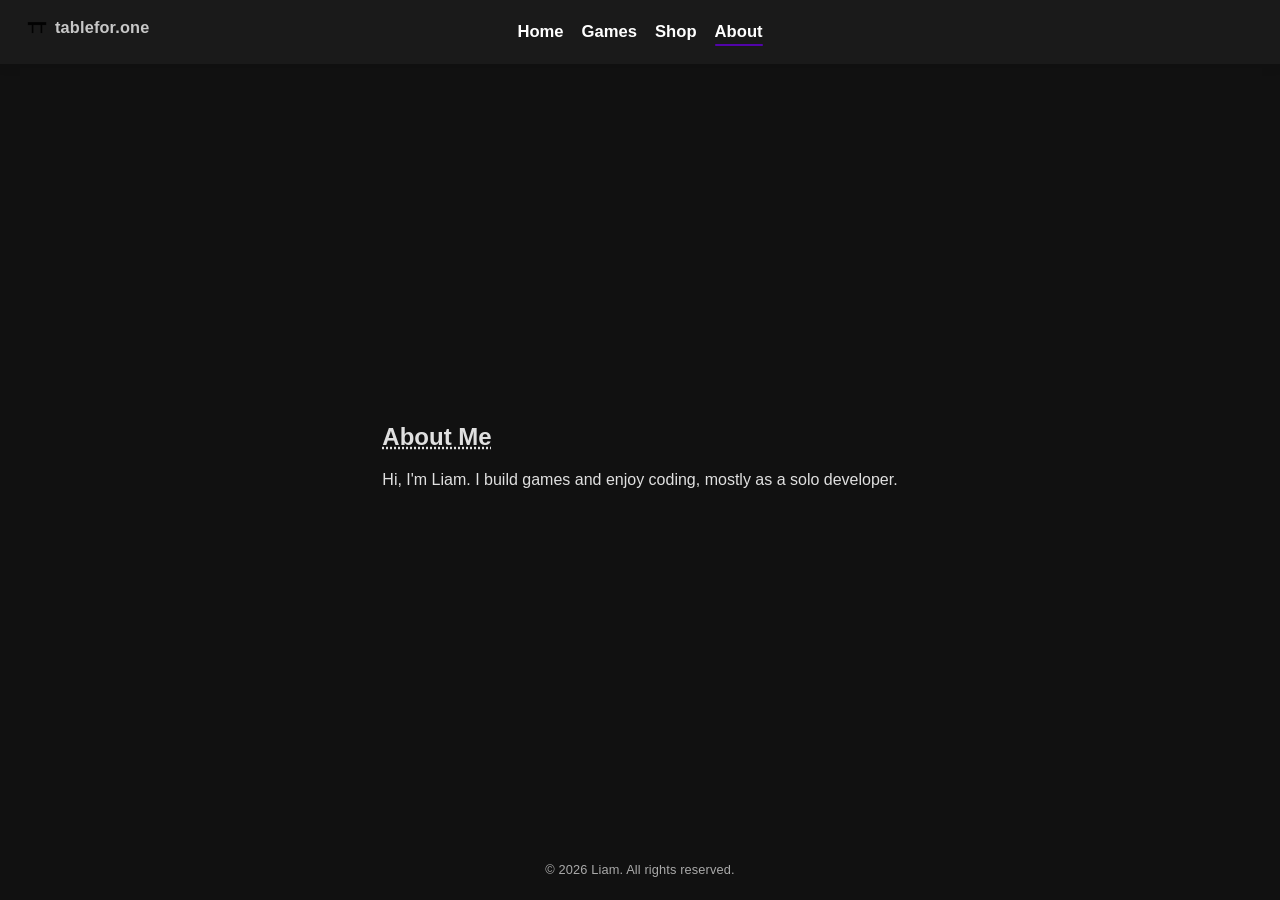
==== about.html @ 5c613645 "redid some stuff so the top bar doesnt reset every time now" ====
<!DOCTYPE html>
<html lang="en">
<head>
  <meta charset="UTF-8">
  <meta http-equiv="refresh" content="0; url=index.html#about">
  <title>TableForOne</title>
  <script>window.location.replace('index.html#about');</script>
</head>
<body>
</body>
</html>
    <div class="header-bar">
      <div class="header-brand">
        <a href="index.html" class="header-home-link" style="display:flex;align-items:center;gap:7px;text-decoration:none;">
          <img src="assets/images/logo.png" alt="logo" class="header-logo">
          <span class="header-title">tablefor.one</span>
        </a>
      </div>
      <nav class="main-nav">
        <a href="index.html" class="nav-link">Home</a>
        <a href="games.html" class="nav-link">Games</a>
        <a href="https://tableforone.bigcartel.com" class="nav-link" target="_blank" rel="noopener">Shop</a>
        <a href="about.html" class="nav-link active">About</a>
      </nav>
    </div>
  </header>
  <main style="--target-opacity: 1;">
    <section class="about" id="about">
      <h2>

      </h2>
      <p style="opacity:1;">Hi, I’m Liam. I build games and enjoy coding, mostly as a solo developer.</p>
    </section>
  </main>
  <footer style="width:100vw;text-align:center;padding:18px 0 12px 0;font-size:0.8rem;color:#aaa;background:none;letter-spacing:0.01em;">
    &copy; 2026 Liam. All rights reserved.
  </footer>
</body>
</html>
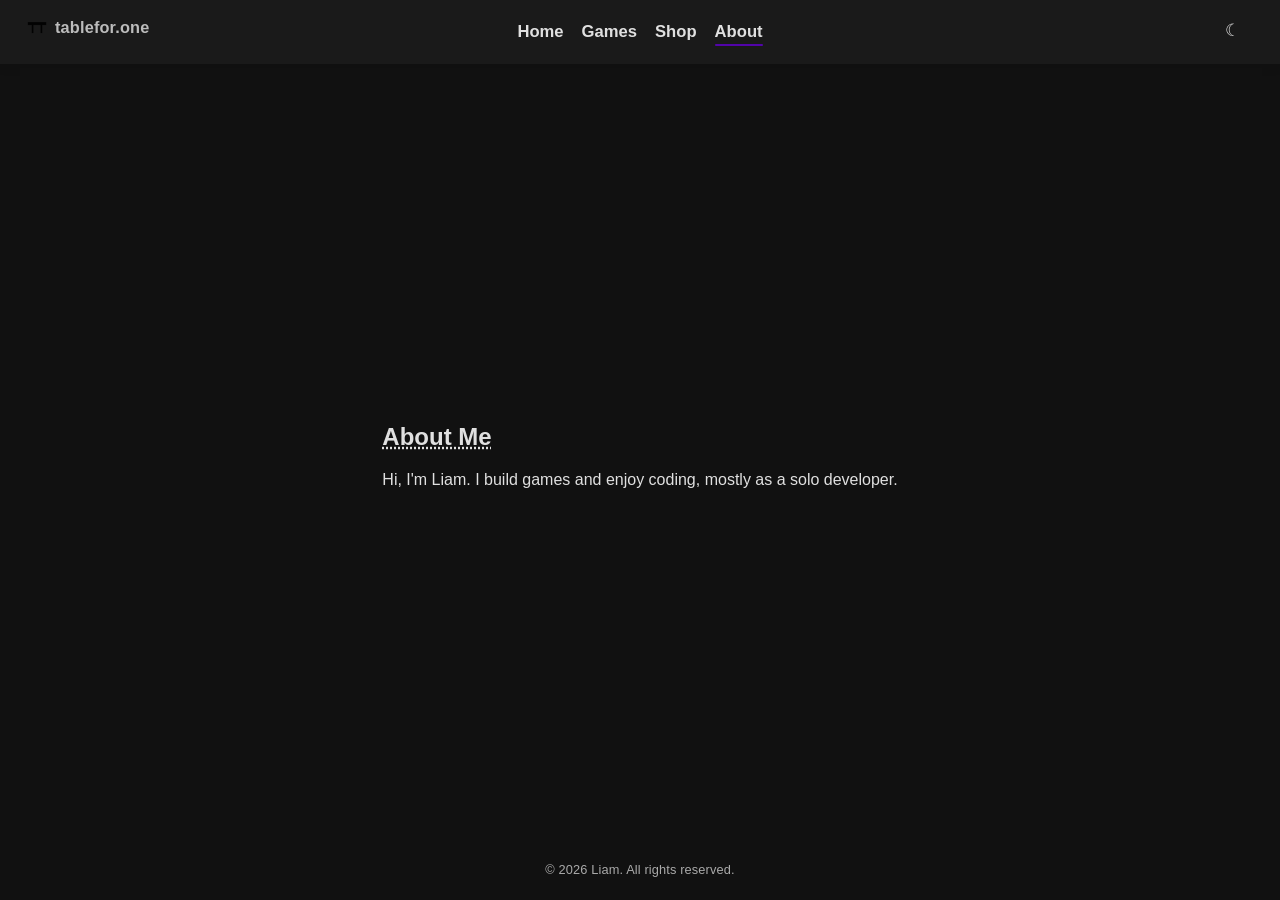
==== commit 9bde927e: "small changes to theme outline and about me text" ====
--- a/about.html
+++ b/about.html
@@ -29,7 +29,7 @@
       <h2>
 
       </h2>
-      <p style="opacity:1;">Hi, I’m Liam. I build games and enjoy coding, mostly as a solo developer.</p>
+      <p style="opacity:1;">Hi, I’m Liam. I do all of this solo.</p>
     </section>
   </main>
   <footer style="width:100vw;text-align:center;padding:18px 0 12px 0;font-size:0.8rem;color:#aaa;background:none;letter-spacing:0.01em;">
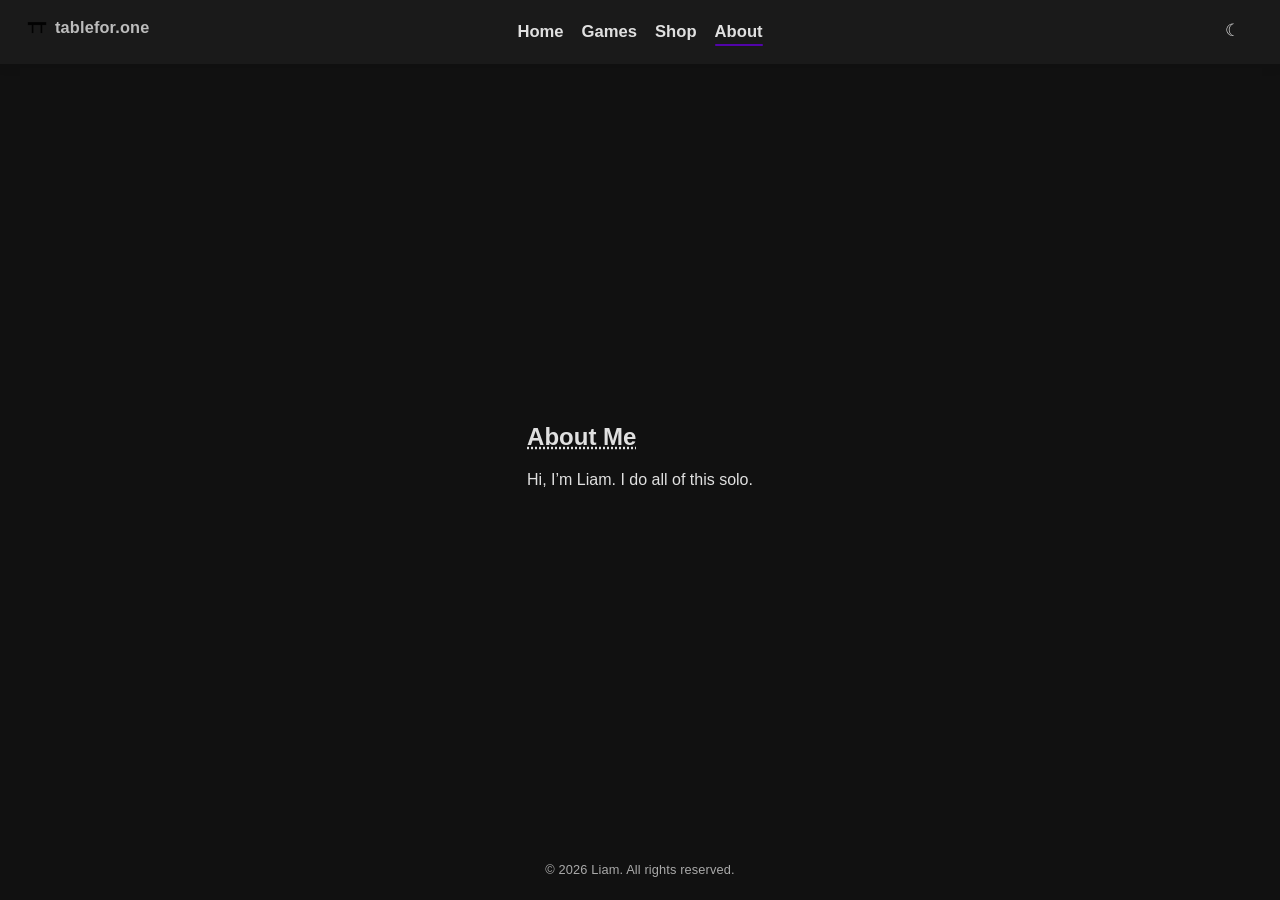
==== commit 33a86b95: "we using webp's now" ====
--- a/about.html
+++ b/about.html
@@ -12,7 +12,7 @@
     <div class="header-bar">
       <div class="header-brand">
         <a href="index.html" class="header-home-link" style="display:flex;align-items:center;gap:7px;text-decoration:none;">
-          <img src="assets/images/logo.png" alt="logo" class="header-logo">
+          <img src="assets/images/logo.webp" alt="logo" class="header-logo">
           <span class="header-title">tablefor.one</span>
         </a>
       </div>
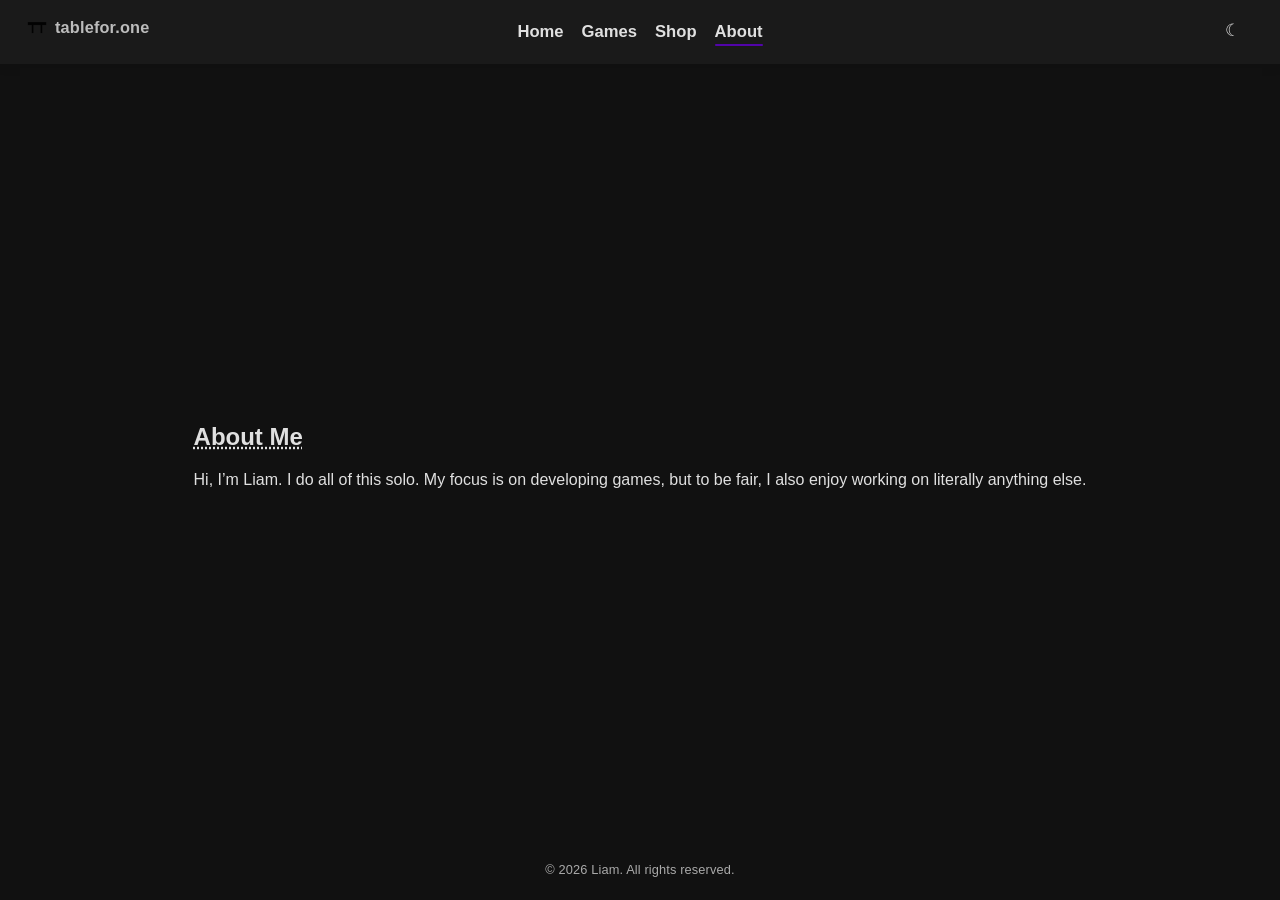
==== commit a2946373: "smoll" ====
--- a/about.html
+++ b/about.html
@@ -29,7 +29,7 @@
       <h2>
 
       </h2>
-      <p style="opacity:1;">Hi, I’m Liam. I do all of this solo.</p>
+      <p style="opacity:1;">Hi, I’m Liam. I do all of this solo. My focus is on developing games, but to be fair, I also enjoy working on literally anything else.</p>
     </section>
   </main>
   <footer style="width:100vw;text-align:center;padding:18px 0 12px 0;font-size:0.8rem;color:#aaa;background:none;letter-spacing:0.01em;">
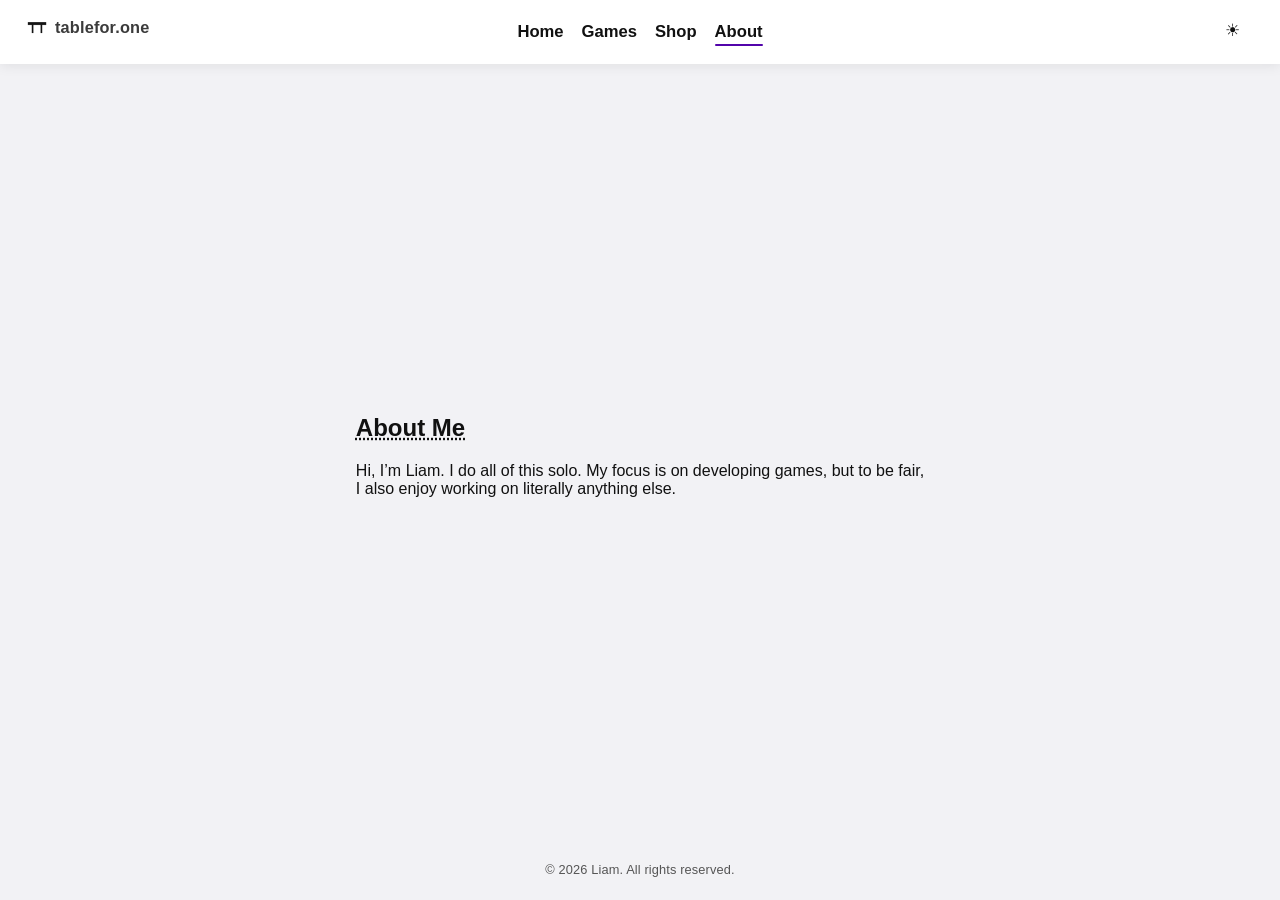
==== commit 743769f7: "small things" ====
--- a/about.html
+++ b/about.html
@@ -7,33 +7,6 @@
   <script>window.location.replace('index.html#about');</script>
 </head>
 <body>
+  <p>If you are not redirected automatically, <a href="index.html#about">click here to go to the About section.</a></p>
 </body>
 </html>
-    <div class="header-bar">
-      <div class="header-brand">
-        <a href="index.html" class="header-home-link" style="display:flex;align-items:center;gap:7px;text-decoration:none;">
-          <img src="assets/images/logo.webp" alt="logo" class="header-logo">
-          <span class="header-title">tablefor.one</span>
-        </a>
-      </div>
-      <nav class="main-nav">
-        <a href="index.html" class="nav-link">Home</a>
-        <a href="games.html" class="nav-link">Games</a>
-        <a href="https://tableforone.bigcartel.com" class="nav-link" target="_blank" rel="noopener">Shop</a>
-        <a href="about.html" class="nav-link active">About</a>
-      </nav>
-    </div>
-  </header>
-  <main style="--target-opacity: 1;">
-    <section class="about" id="about">
-      <h2>
-
-      </h2>
-      <p style="opacity:1;">Hi, I’m Liam. I do all of this solo. My focus is on developing games, but to be fair, I also enjoy working on literally anything else.</p>
-    </section>
-  </main>
-  <footer style="width:100vw;text-align:center;padding:18px 0 12px 0;font-size:0.8rem;color:#aaa;background:none;letter-spacing:0.01em;">
-    &copy; 2026 Liam. All rights reserved.
-  </footer>
-</body>
-</html>
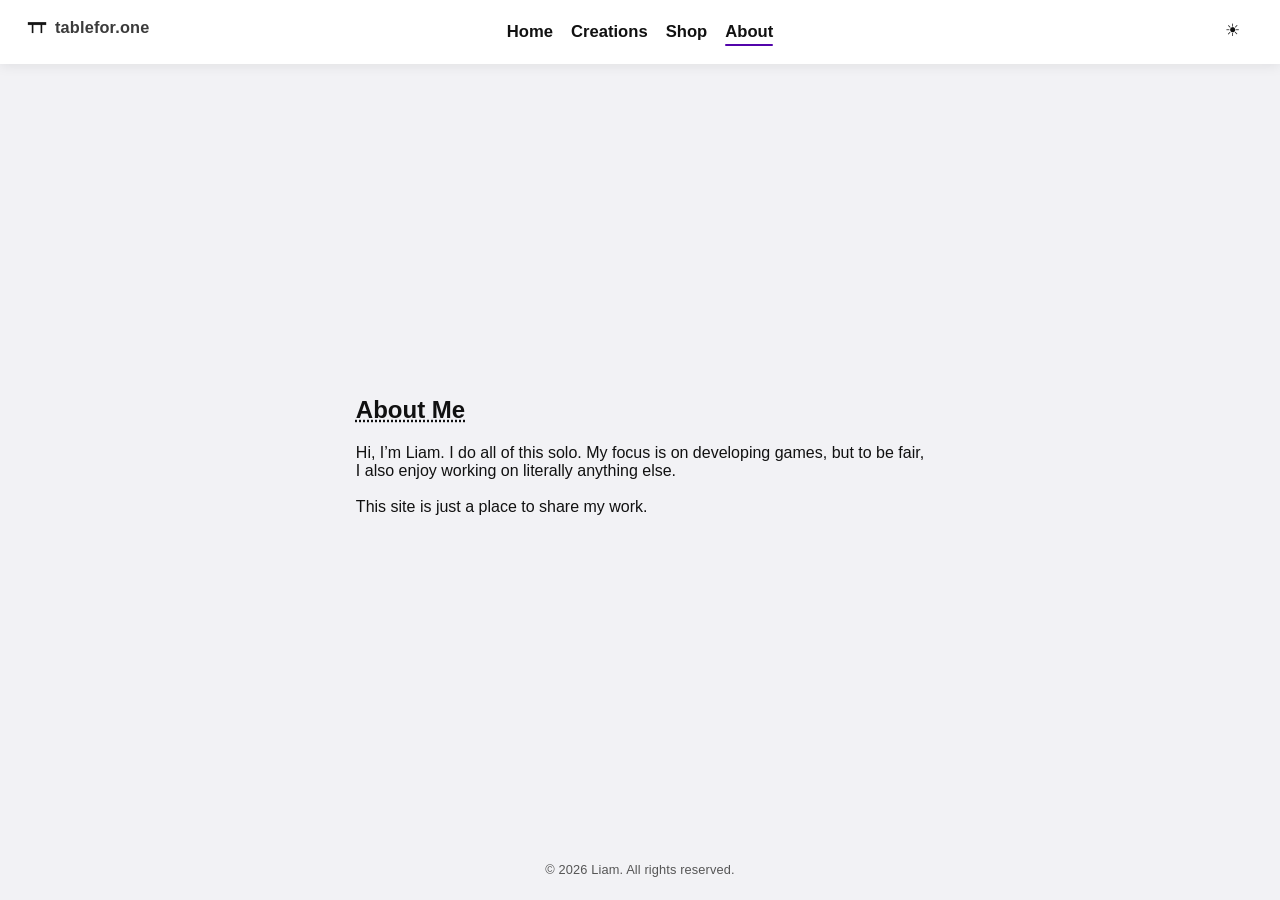
==== commit 52491717: "some reorganization and url changes" ====
--- a/about.html
+++ b/about.html
@@ -2,11 +2,11 @@
 <html lang="en">
 <head>
   <meta charset="UTF-8">
-  <meta http-equiv="refresh" content="0; url=index.html#about">
+  <meta http-equiv="refresh" content="0; url=index.html?page=about">
   <title>TableForOne</title>
-  <script>window.location.replace('index.html#about');</script>
+  <script>window.location.replace('index.html?page=about');</script>
 </head>
 <body>
-  <p>If you are not redirected automatically, <a href="index.html#about">click here to go to the About section.</a></p>
+  <p>If you are not redirected automatically, <a href="index.html?page=about">click here to go to the About section.</a></p>
 </body>
 </html>
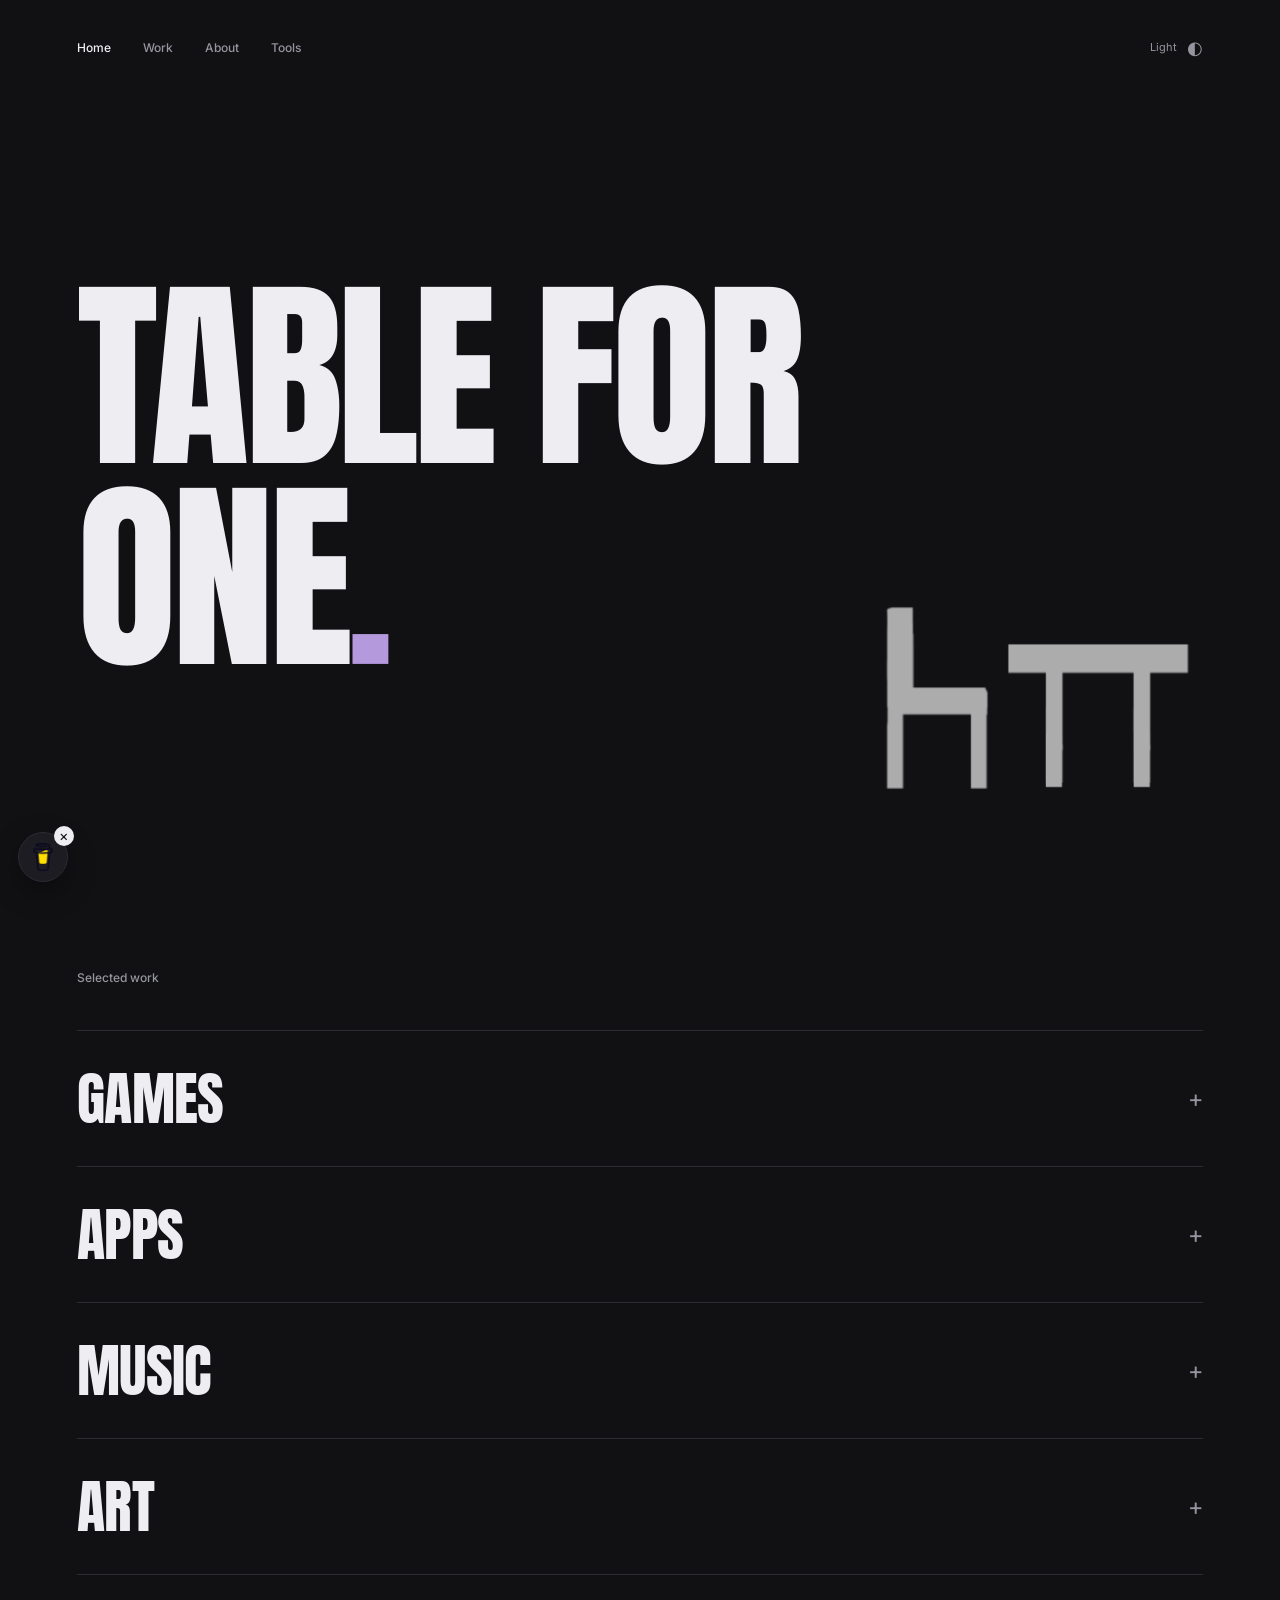
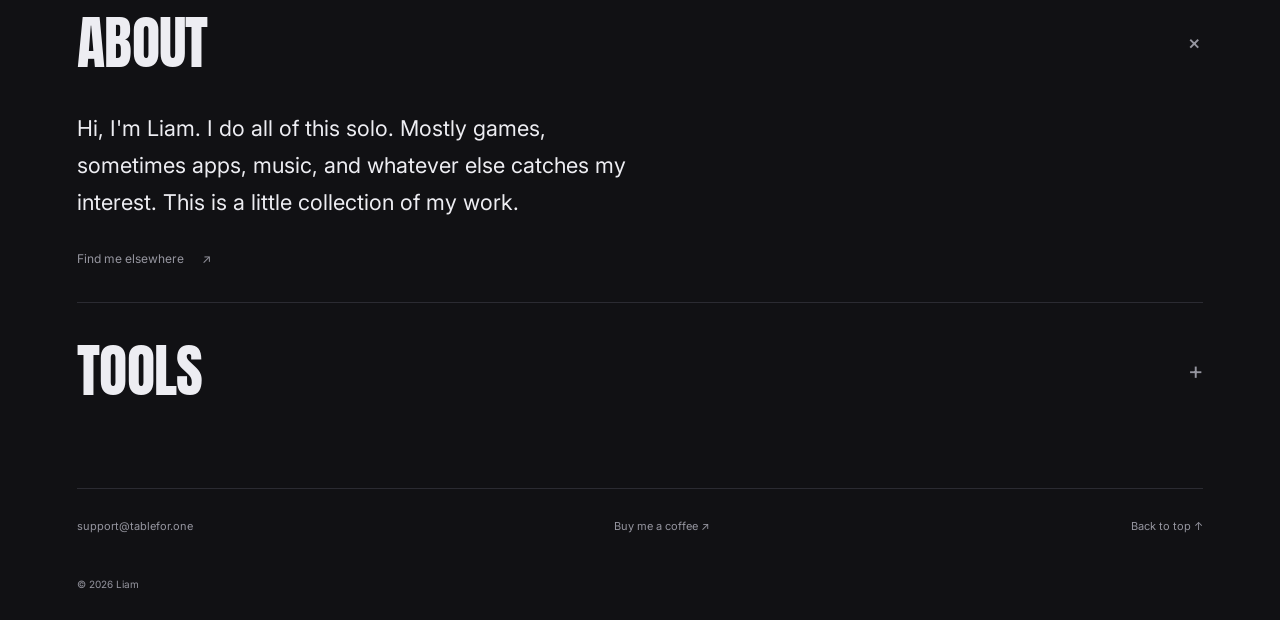
==== commit 080e2f9e: "complete redesigne" ====
--- a/about.html
+++ b/about.html
@@ -1,3 +1,5 @@
+<!-- SCRIPT BY - LIAM -->
+
 <!DOCTYPE html>
 <html lang="en">
 <head>
